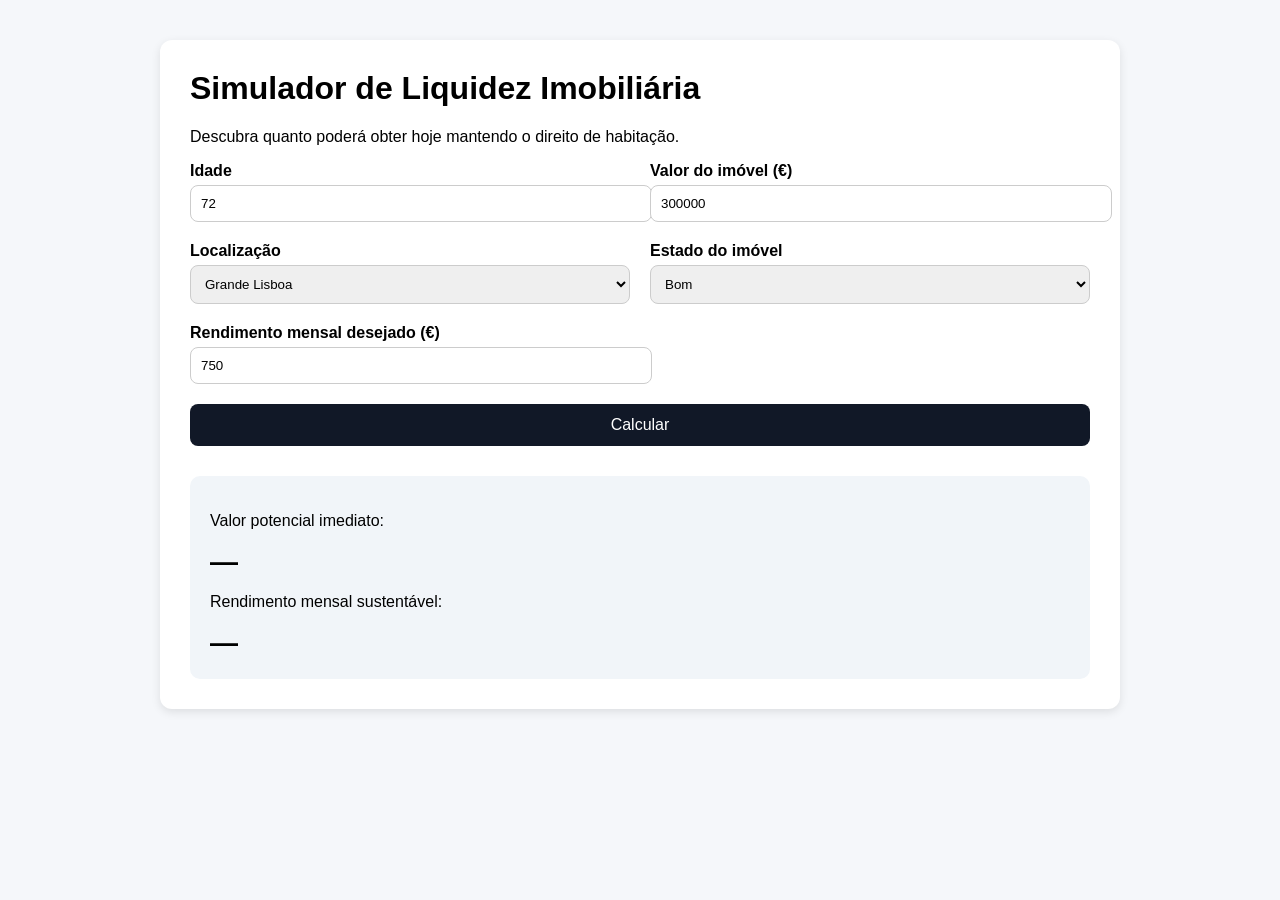
==== index.html @ 5b626d72 "Create index.html" ====
<!DOCTYPE html>
<html lang="pt">
<head>
<meta charset="UTF-8">
<title>Simulador de Liquidez Imobiliária</title>

<style>

body{
font-family:Arial;
background:#f5f7fa;
margin:0;
padding:40px;
}

.container{
max-width:900px;
margin:auto;
background:white;
padding:30px;
border-radius:12px;
box-shadow:0 3px 10px rgba(0,0,0,0.1);
}

h1{
margin-top:0;
}

.grid{
display:grid;
grid-template-columns:1fr 1fr;
gap:20px;
}

label{
font-weight:bold;
display:block;
margin-bottom:5px;
}

input,select{
width:100%;
padding:10px;
border-radius:8px;
border:1px solid #ccc;
}

.result{
margin-top:30px;
padding:20px;
background:#f1f5f9;
border-radius:10px;
}

.big{
font-size:28px;
font-weight:bold;
}

button{
margin-top:20px;
padding:12px;
width:100%;
background:#111827;
color:white;
border:none;
border-radius:8px;
font-size:16px;
cursor:pointer;
}

</style>
</head>

<body>

<div class="container">

<h1>Simulador de Liquidez Imobiliária</h1>

<p>Descubra quanto poderá obter hoje mantendo o direito de habitação.</p>

<div class="grid">

<div>
<label>Idade</label>
<input id="age" type="number" value="72">
</div>

<div>
<label>Valor do imóvel (€)</label>
<input id="value" type="number" value="300000">
</div>

<div>
<label>Localização</label>
<select id="location">
<option value="1.06">Grande Lisboa</option>
<option value="1.04">Grande Porto</option>
<option value="1.05">Algarve</option>
<option value="1">Outras zonas</option>
</select>
</div>

<div>
<label>Estado do imóvel</label>
<select id="condition">
<option value="1">Bom</option>
<option value="0.95">Médio</option>
<option value="0.88">A remodelar</option>
</select>
</div>

<div>
<label>Rendimento mensal desejado (€)</label>
<input id="income" type="number" value="750">
</div>

</div>

<button onclick="calculate()">Calcular</button>

<div class="result">

<p>Valor potencial imediato:</p>

<div id="upfront" class="big">—</div>

<p style="margin-top:15px">Rendimento mensal sustentável:</p>

<div id="monthly" class="big">—</div>

</div>

</div>

<script>

function getUsufructRate(age){

if(age < 60) return 0.45
if(age <=64) return 0.40
if(age <=69) return 0.35
if(age <=74) return 0.30
if(age <=79) return 0.25
if(age <=84) return 0.20
return 0.15

}

function format(v){
return v.toLocaleString("pt-PT",{style:"currency",currency:"EUR"})
}

function calculate(){

let age = Number(document.getElementById("age").value)

let value = Number(document.getElementById("value").value)

let location = Number(document.getElementById("location").value)

let condition = Number(document.getElementById("condition").value)

let usufruct = getUsufructRate(age)

let bare = 1 - usufruct

let adjusted = value * location * condition

let upfront = adjusted * bare

let monthly = (upfront * 0.05)/12

document.getElementById("upfront").innerHTML = format(upfront)

document.getElementById("monthly").innerHTML = format(monthly)

}

</script>

</body>
</html>
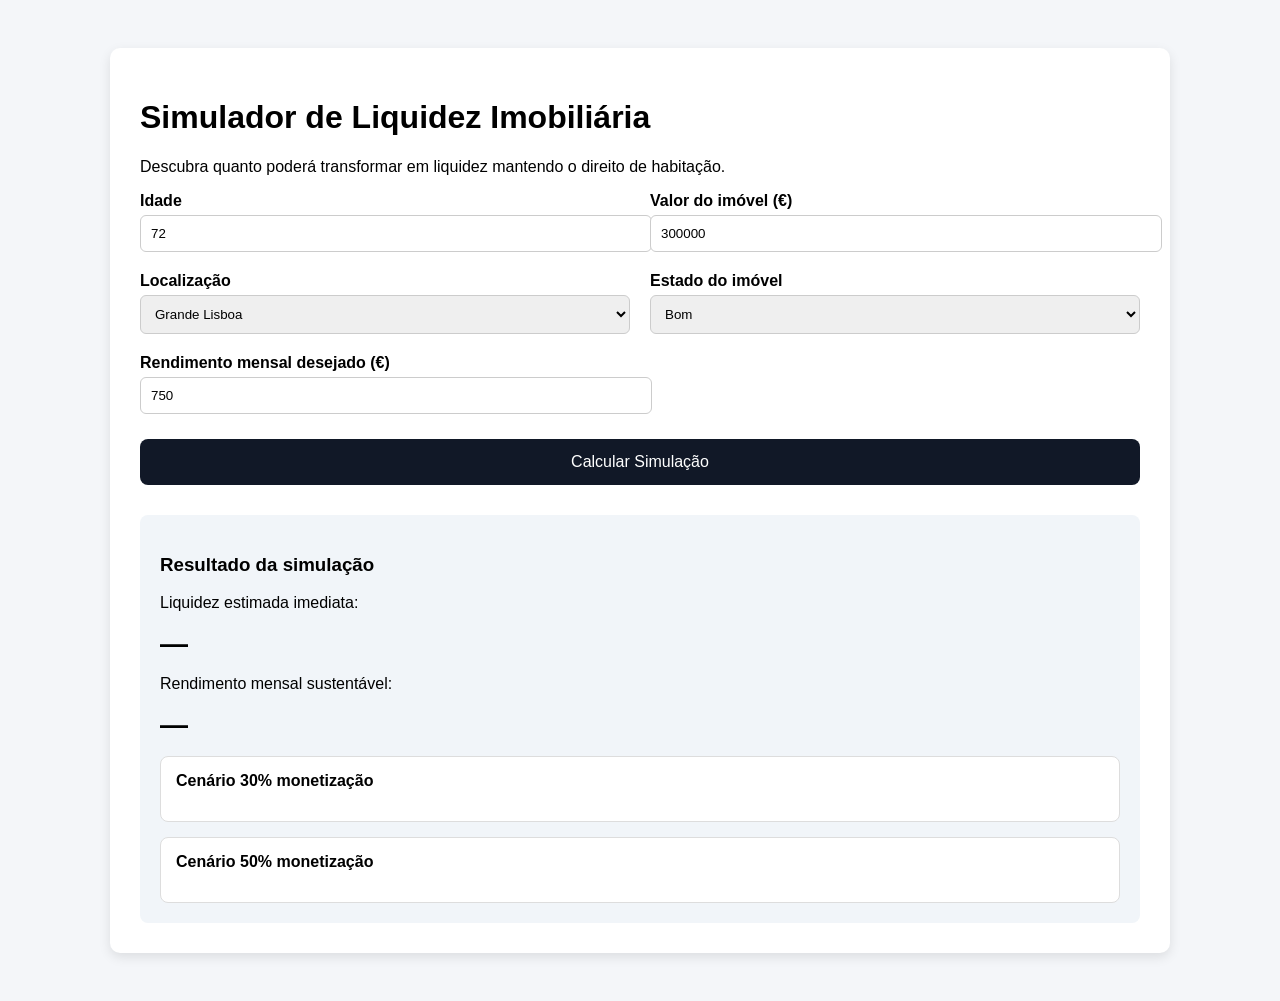
==== commit b658ca16: "Create index.html" ====
--- a/index.html
+++ b/index.html
@@ -1,6 +1,7 @@
 <!DOCTYPE html>
 <html lang="pt">
 <head>
+
 <meta charset="UTF-8">
 <title>Simulador de Liquidez Imobiliária</title>
 
@@ -8,22 +9,17 @@
 
 body{
 font-family:Arial;
-background:#f5f7fa;
-margin:0;
+background:#f4f6f9;
 padding:40px;
 }
 
 .container{
-max-width:900px;
+max-width:1000px;
 margin:auto;
 background:white;
 padding:30px;
-border-radius:12px;
-box-shadow:0 3px 10px rgba(0,0,0,0.1);
-}
-
-h1{
-margin-top:0;
+border-radius:10px;
+box-shadow:0 4px 12px rgba(0,0,0,0.1);
 }
 
 .grid{
@@ -34,32 +30,19 @@
 
 label{
 font-weight:bold;
-display:block;
-margin-bottom:5px;
 }
 
 input,select{
 width:100%;
 padding:10px;
-border-radius:8px;
+margin-top:5px;
+border-radius:6px;
 border:1px solid #ccc;
 }
 
-.result{
-margin-top:30px;
-padding:20px;
-background:#f1f5f9;
-border-radius:10px;
-}
-
-.big{
-font-size:28px;
-font-weight:bold;
-}
-
 button{
-margin-top:20px;
-padding:12px;
+margin-top:25px;
+padding:14px;
 width:100%;
 background:#111827;
 color:white;
@@ -69,7 +52,28 @@
 cursor:pointer;
 }
 
+.results{
+margin-top:30px;
+background:#f1f5f9;
+padding:20px;
+border-radius:8px;
+}
+
+.big{
+font-size:28px;
+font-weight:bold;
+}
+
+.scenario{
+margin-top:15px;
+padding:15px;
+background:white;
+border-radius:8px;
+border:1px solid #ddd;
+}
+
 </style>
+
 </head>
 
 <body>
@@ -78,7 +82,7 @@
 
 <h1>Simulador de Liquidez Imobiliária</h1>
 
-<p>Descubra quanto poderá obter hoje mantendo o direito de habitação.</p>
+<p>Descubra quanto poderá transformar em liquidez mantendo o direito de habitação.</p>
 
 <div class="grid">
 
@@ -94,21 +98,25 @@
 
 <div>
 <label>Localização</label>
+
 <select id="location">
 <option value="1.06">Grande Lisboa</option>
 <option value="1.04">Grande Porto</option>
 <option value="1.05">Algarve</option>
 <option value="1">Outras zonas</option>
 </select>
+
 </div>
 
 <div>
 <label>Estado do imóvel</label>
+
 <select id="condition">
 <option value="1">Bom</option>
 <option value="0.95">Médio</option>
 <option value="0.88">A remodelar</option>
 </select>
+
 </div>
 
 <div>
@@ -118,17 +126,33 @@
 
 </div>
 
-<button onclick="calculate()">Calcular</button>
-
-<div class="result">
-
-<p>Valor potencial imediato:</p>
-
+<button onclick="calculate()">Calcular Simulação</button>
+
+<div class="results">
+
+<h3>Resultado da simulação</h3>
+
+<p>Liquidez estimada imediata:</p>
 <div id="upfront" class="big">—</div>
 
 <p style="margin-top:15px">Rendimento mensal sustentável:</p>
-
 <div id="monthly" class="big">—</div>
+
+<div class="scenario">
+
+<b>Cenário 30% monetização</b>
+
+<p id="scenario30"></p>
+
+</div>
+
+<div class="scenario">
+
+<b>Cenário 50% monetização</b>
+
+<p id="scenario50"></p>
+
+</div>
 
 </div>
 
@@ -144,12 +168,18 @@
 if(age <=74) return 0.30
 if(age <=79) return 0.25
 if(age <=84) return 0.20
+
 return 0.15
 
 }
 
-function format(v){
-return v.toLocaleString("pt-PT",{style:"currency",currency:"EUR"})
+function currency(v){
+
+return v.toLocaleString(
+"pt-PT",
+{style:"currency",currency:"EUR"}
+)
+
 }
 
 function calculate(){
@@ -162,19 +192,33 @@
 
 let condition = Number(document.getElementById("condition").value)
 
+let income = Number(document.getElementById("income").value)
+
 let usufruct = getUsufructRate(age)
 
 let bare = 1 - usufruct
 
-let adjusted = value * location * condition
-
-let upfront = adjusted * bare
-
-let monthly = (upfront * 0.05)/12
-
-document.getElementById("upfront").innerHTML = format(upfront)
-
-document.getElementById("monthly").innerHTML = format(monthly)
+let adjustedValue = value * location * condition
+
+let upfront = adjustedValue * bare
+
+let sustainableMonthly = (upfront * 0.05) / 12
+
+let capitalNeeded = (income * 12) / 0.05
+
+let scenario30 = upfront * 0.3
+
+let scenario50 = upfront * 0.5
+
+document.getElementById("upfront").innerHTML = currency(upfront)
+
+document.getElementById("monthly").innerHTML = currency(sustainableMonthly)
+
+document.getElementById("scenario30").innerHTML =
+"Liquidez estimada: " + currency(scenario30)
+
+document.getElementById("scenario50").innerHTML =
+"Liquidez estimada: " + currency(scenario50)
 
 }
 
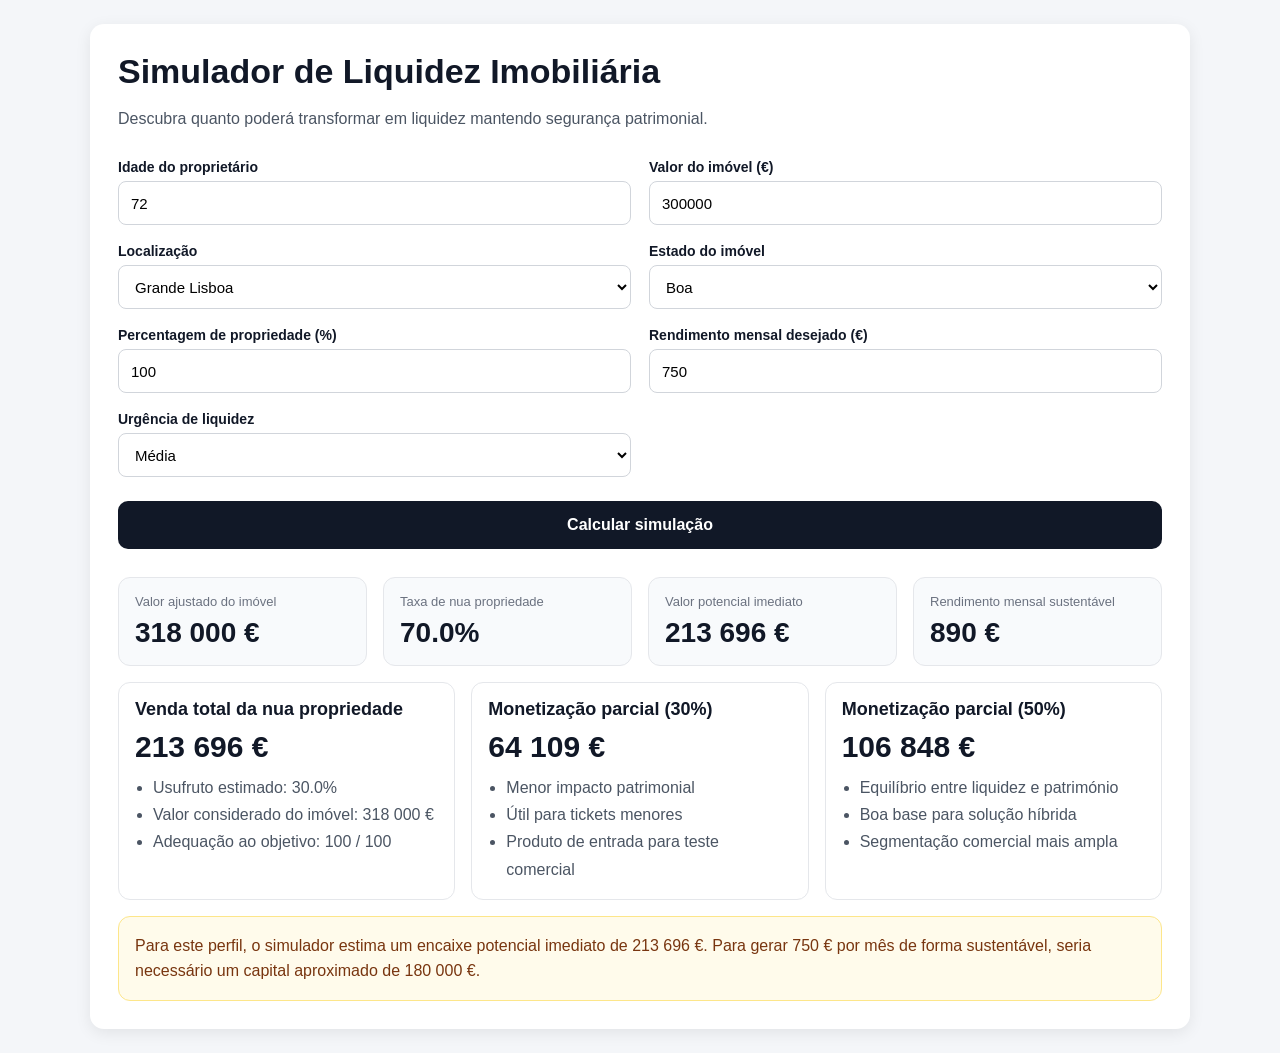
==== commit 1706cb25: "Create index.html" ====
--- a/index.html
+++ b/index.html
@@ -1,228 +1,410 @@
 <!DOCTYPE html>
 <html lang="pt">
 <head>
-
-<meta charset="UTF-8">
-<title>Simulador de Liquidez Imobiliária</title>
-
-<style>
-
-body{
-font-family:Arial;
-background:#f4f6f9;
-padding:40px;
-}
-
-.container{
-max-width:1000px;
-margin:auto;
-background:white;
-padding:30px;
-border-radius:10px;
-box-shadow:0 4px 12px rgba(0,0,0,0.1);
-}
-
-.grid{
-display:grid;
-grid-template-columns:1fr 1fr;
-gap:20px;
-}
-
-label{
-font-weight:bold;
-}
-
-input,select{
-width:100%;
-padding:10px;
-margin-top:5px;
-border-radius:6px;
-border:1px solid #ccc;
-}
-
-button{
-margin-top:25px;
-padding:14px;
-width:100%;
-background:#111827;
-color:white;
-border:none;
-border-radius:8px;
-font-size:16px;
-cursor:pointer;
-}
-
-.results{
-margin-top:30px;
-background:#f1f5f9;
-padding:20px;
-border-radius:8px;
-}
-
-.big{
-font-size:28px;
-font-weight:bold;
-}
-
-.scenario{
-margin-top:15px;
-padding:15px;
-background:white;
-border-radius:8px;
-border:1px solid #ddd;
-}
-
-</style>
-
+  <meta charset="UTF-8" />
+  <meta name="viewport" content="width=device-width, initial-scale=1.0" />
+  <title>Simulador de Liquidez Imobiliária</title>
+  <style>
+    * {
+      box-sizing: border-box;
+    }
+
+    body {
+      margin: 0;
+      font-family: Arial, sans-serif;
+      background: #f4f6f9;
+      color: #111827;
+      padding: 24px;
+    }
+
+    .container {
+      max-width: 1100px;
+      margin: 0 auto;
+      background: #ffffff;
+      border-radius: 14px;
+      box-shadow: 0 4px 16px rgba(0, 0, 0, 0.08);
+      padding: 28px;
+    }
+
+    h1 {
+      margin-top: 0;
+      margin-bottom: 8px;
+      font-size: 34px;
+    }
+
+    .subtitle {
+      color: #4b5563;
+      margin-bottom: 28px;
+      line-height: 1.5;
+    }
+
+    .grid {
+      display: grid;
+      grid-template-columns: 1fr 1fr;
+      gap: 18px;
+    }
+
+    .field {
+      display: flex;
+      flex-direction: column;
+      gap: 6px;
+    }
+
+    label {
+      font-weight: 700;
+      font-size: 14px;
+    }
+
+    input,
+    select {
+      width: 100%;
+      height: 44px;
+      padding: 0 12px;
+      border: 1px solid #d1d5db;
+      border-radius: 8px;
+      font-size: 15px;
+      background: white;
+    }
+
+    button {
+      margin-top: 24px;
+      width: 100%;
+      height: 48px;
+      border: none;
+      border-radius: 10px;
+      background: #111827;
+      color: white;
+      font-size: 16px;
+      font-weight: 700;
+      cursor: pointer;
+    }
+
+    button:hover {
+      background: #1f2937;
+    }
+
+    .results {
+      margin-top: 28px;
+      display: grid;
+      gap: 16px;
+    }
+
+    .metrics {
+      display: grid;
+      grid-template-columns: repeat(4, 1fr);
+      gap: 16px;
+    }
+
+    .metric {
+      background: #f8fafc;
+      border: 1px solid #e5e7eb;
+      border-radius: 12px;
+      padding: 16px;
+    }
+
+    .metric-label {
+      font-size: 13px;
+      color: #6b7280;
+      margin-bottom: 8px;
+    }
+
+    .metric-value {
+      font-size: 28px;
+      font-weight: 700;
+    }
+
+    .scenarios {
+      display: grid;
+      grid-template-columns: repeat(3, 1fr);
+      gap: 16px;
+    }
+
+    .scenario {
+      background: white;
+      border: 1px solid #e5e7eb;
+      border-radius: 12px;
+      padding: 16px;
+    }
+
+    .scenario h3 {
+      margin-top: 0;
+      margin-bottom: 10px;
+      font-size: 18px;
+    }
+
+    .scenario .value {
+      font-size: 30px;
+      font-weight: 700;
+      margin-bottom: 10px;
+    }
+
+    .scenario ul {
+      margin: 0;
+      padding-left: 18px;
+      color: #4b5563;
+      line-height: 1.7;
+    }
+
+    .note {
+      background: #fffbeb;
+      border: 1px solid #fde68a;
+      color: #78350f;
+      border-radius: 12px;
+      padding: 16px;
+      line-height: 1.6;
+    }
+
+    @media (max-width: 900px) {
+      .grid,
+      .metrics,
+      .scenarios {
+        grid-template-columns: 1fr;
+      }
+
+      h1 {
+        font-size: 28px;
+      }
+    }
+  </style>
 </head>
-
 <body>
-
-<div class="container">
-
-<h1>Simulador de Liquidez Imobiliária</h1>
-
-<p>Descubra quanto poderá transformar em liquidez mantendo o direito de habitação.</p>
-
-<div class="grid">
-
-<div>
-<label>Idade</label>
-<input id="age" type="number" value="72">
-</div>
-
-<div>
-<label>Valor do imóvel (€)</label>
-<input id="value" type="number" value="300000">
-</div>
-
-<div>
-<label>Localização</label>
-
-<select id="location">
-<option value="1.06">Grande Lisboa</option>
-<option value="1.04">Grande Porto</option>
-<option value="1.05">Algarve</option>
-<option value="1">Outras zonas</option>
-</select>
-
-</div>
-
-<div>
-<label>Estado do imóvel</label>
-
-<select id="condition">
-<option value="1">Bom</option>
-<option value="0.95">Médio</option>
-<option value="0.88">A remodelar</option>
-</select>
-
-</div>
-
-<div>
-<label>Rendimento mensal desejado (€)</label>
-<input id="income" type="number" value="750">
-</div>
-
-</div>
-
-<button onclick="calculate()">Calcular Simulação</button>
-
-<div class="results">
-
-<h3>Resultado da simulação</h3>
-
-<p>Liquidez estimada imediata:</p>
-<div id="upfront" class="big">—</div>
-
-<p style="margin-top:15px">Rendimento mensal sustentável:</p>
-<div id="monthly" class="big">—</div>
-
-<div class="scenario">
-
-<b>Cenário 30% monetização</b>
-
-<p id="scenario30"></p>
-
-</div>
-
-<div class="scenario">
-
-<b>Cenário 50% monetização</b>
-
-<p id="scenario50"></p>
-
-</div>
-
-</div>
-
-</div>
-
-<script>
-
-function getUsufructRate(age){
-
-if(age < 60) return 0.45
-if(age <=64) return 0.40
-if(age <=69) return 0.35
-if(age <=74) return 0.30
-if(age <=79) return 0.25
-if(age <=84) return 0.20
-
-return 0.15
-
-}
-
-function currency(v){
-
-return v.toLocaleString(
-"pt-PT",
-{style:"currency",currency:"EUR"}
-)
-
-}
-
-function calculate(){
-
-let age = Number(document.getElementById("age").value)
-
-let value = Number(document.getElementById("value").value)
-
-let location = Number(document.getElementById("location").value)
-
-let condition = Number(document.getElementById("condition").value)
-
-let income = Number(document.getElementById("income").value)
-
-let usufruct = getUsufructRate(age)
-
-let bare = 1 - usufruct
-
-let adjustedValue = value * location * condition
-
-let upfront = adjustedValue * bare
-
-let sustainableMonthly = (upfront * 0.05) / 12
-
-let capitalNeeded = (income * 12) / 0.05
-
-let scenario30 = upfront * 0.3
-
-let scenario50 = upfront * 0.5
-
-document.getElementById("upfront").innerHTML = currency(upfront)
-
-document.getElementById("monthly").innerHTML = currency(sustainableMonthly)
-
-document.getElementById("scenario30").innerHTML =
-"Liquidez estimada: " + currency(scenario30)
-
-document.getElementById("scenario50").innerHTML =
-"Liquidez estimada: " + currency(scenario50)
-
-}
-
-</script>
-
+  <div class="container">
+    <h1>Simulador de Liquidez Imobiliária</h1>
+    <p class="subtitle">
+      Descubra quanto poderá transformar em liquidez mantendo segurança patrimonial.
+    </p>
+
+    <div class="grid">
+      <div class="field">
+        <label for="age">Idade do proprietário</label>
+        <input id="age" type="number" value="72" min="55" max="100" />
+      </div>
+
+      <div class="field">
+        <label for="propertyValue">Valor do imóvel (€)</label>
+        <input id="propertyValue" type="number" value="300000" min="50000" step="5000" />
+      </div>
+
+      <div class="field">
+        <label for="location">Localização</label>
+        <select id="location">
+          <option value="lisboa">Grande Lisboa</option>
+          <option value="porto">Grande Porto</option>
+          <option value="algarve">Algarve</option>
+          <option value="setubal">Setúbal</option>
+          <option value="centro">Centro</option>
+          <option value="norte">Norte</option>
+          <option value="alentejo">Alentejo</option>
+          <option value="ilhas">Açores / Madeira</option>
+        </select>
+      </div>
+
+      <div class="field">
+        <label for="condition">Estado do imóvel</label>
+        <select id="condition">
+          <option value="excelente">Excelente</option>
+          <option value="boa" selected>Boa</option>
+          <option value="media">Média</option>
+          <option value="remodelar">A remodelar</option>
+        </select>
+      </div>
+
+      <div class="field">
+        <label for="ownershipShare">Percentagem de propriedade (%)</label>
+        <input id="ownershipShare" type="number" value="100" min="10" max="100" step="5" />
+      </div>
+
+      <div class="field">
+        <label for="desiredMonthlyIncome">Rendimento mensal desejado (€)</label>
+        <input id="desiredMonthlyIncome" type="number" value="750" min="0" step="50" />
+      </div>
+
+      <div class="field">
+        <label for="urgency">Urgência de liquidez</label>
+        <select id="urgency">
+          <option value="baixa">Baixa</option>
+          <option value="media" selected>Média</option>
+          <option value="alta">Alta</option>
+        </select>
+      </div>
+    </div>
+
+    <button onclick="calculateSimulation()">Calcular simulação</button>
+
+    <div class="results">
+      <div class="metrics">
+        <div class="metric">
+          <div class="metric-label">Valor ajustado do imóvel</div>
+          <div class="metric-value" id="adjustedPropertyValue">—</div>
+        </div>
+
+        <div class="metric">
+          <div class="metric-label">Taxa de nua propriedade</div>
+          <div class="metric-value" id="bareOwnershipRate">—</div>
+        </div>
+
+        <div class="metric">
+          <div class="metric-label">Valor potencial imediato</div>
+          <div class="metric-value" id="estimatedUpfront">—</div>
+        </div>
+
+        <div class="metric">
+          <div class="metric-label">Rendimento mensal sustentável</div>
+          <div class="metric-value" id="sustainableMonthlyIncome">—</div>
+        </div>
+      </div>
+
+      <div class="scenarios">
+        <div class="scenario">
+          <h3>Venda total da nua propriedade</h3>
+          <div class="value" id="scenarioAValue">—</div>
+          <ul>
+            <li id="scenarioA1">—</li>
+            <li id="scenarioA2">—</li>
+            <li id="scenarioA3">—</li>
+          </ul>
+        </div>
+
+        <div class="scenario">
+          <h3>Monetização parcial (30%)</h3>
+          <div class="value" id="scenario30">—</div>
+          <ul>
+            <li>Menor impacto patrimonial</li>
+            <li>Útil para tickets menores</li>
+            <li>Produto de entrada para teste comercial</li>
+          </ul>
+        </div>
+
+        <div class="scenario">
+          <h3>Monetização parcial (50%)</h3>
+          <div class="value" id="scenario50">—</div>
+          <ul>
+            <li>Equilíbrio entre liquidez e património</li>
+            <li>Boa base para solução híbrida</li>
+            <li>Segmentação comercial mais ampla</li>
+          </ul>
+        </div>
+      </div>
+
+      <div class="note" id="commercialNote">
+        Para este perfil, o simulador estima um encaixe potencial imediato de —.
+      </div>
+    </div>
+  </div>
+
+  <script>
+    function currency(value) {
+      return new Intl.NumberFormat("pt-PT", {
+        style: "currency",
+        currency: "EUR",
+        maximumFractionDigits: 0
+      }).format(Number.isFinite(value) ? value : 0);
+    }
+
+    function percent(value) {
+      return (value * 100).toFixed(1) + "%";
+    }
+
+    function clamp(value, min, max) {
+      return Math.min(Math.max(value, min), max);
+    }
+
+    function getUsufructRate(age) {
+      if (age < 60) return 0.45;
+      if (age <= 64) return 0.40;
+      if (age <= 69) return 0.35;
+      if (age <= 74) return 0.30;
+      if (age <= 79) return 0.25;
+      if (age <= 84) return 0.20;
+      return 0.15;
+    }
+
+    function getLocationAdjustment(zone) {
+      const map = {
+        lisboa: 1.06,
+        porto: 1.04,
+        algarve: 1.05,
+        setubal: 1.00,
+        centro: 0.97,
+        norte: 0.96,
+        alentejo: 0.94,
+        ilhas: 0.95
+      };
+      return map[zone] || 1;
+    }
+
+    function getConditionAdjustment(condition) {
+      const map = {
+        excelente: 1.02,
+        boa: 1.00,
+        media: 0.95,
+        remodelar: 0.88
+      };
+      return map[condition] || 1;
+    }
+
+    function calculateSimulation() {
+      const age = Number(document.getElementById("age").value) || 0;
+      const propertyValue = Number(document.getElementById("propertyValue").value) || 0;
+      const location = document.getElementById("location").value;
+      const condition = document.getElementById("condition").value;
+      const ownershipShare = (Number(document.getElementById("ownershipShare").value) || 0) / 100;
+      const desiredMonthlyIncome = Number(document.getElementById("desiredMonthlyIncome").value) || 0;
+      const urgency = document.getElementById("urgency").value;
+
+      const usufructRate = getUsufructRate(age);
+      const bareOwnershipRate = 1 - usufructRate;
+      const locationAdj = getLocationAdjustment(location);
+      const conditionAdj = getConditionAdjustment(condition);
+
+      const adjustedPropertyValue = propertyValue * locationAdj * conditionAdj;
+      const ownedValue = adjustedPropertyValue * ownershipShare;
+      const bareOwnershipValue = ownedValue * bareOwnershipRate;
+
+      const quickSaleDiscount =
+        urgency === "alta" ? 0.92 :
+        urgency === "media" ? 0.96 :
+        1;
+
+      const estimatedUpfront = bareOwnershipValue * quickSaleDiscount;
+      const partial30 = estimatedUpfront * 0.3;
+      const partial50 = estimatedUpfront * 0.5;
+
+      const notionalAnnualYield = 0.05;
+      const sustainableMonthlyIncome = (estimatedUpfront * notionalAnnualYield) / 12;
+      const equivalentCapitalNeeded =
+        desiredMonthlyIncome > 0 ? (desiredMonthlyIncome * 12) / notionalAnnualYield : 0;
+
+      const fitScore = clamp(
+        (estimatedUpfront / Math.max(equivalentCapitalNeeded, 1)) * 100,
+        0,
+        100
+      );
+
+      document.getElementById("adjustedPropertyValue").textContent = currency(adjustedPropertyValue);
+      document.getElementById("bareOwnershipRate").textContent = percent(bareOwnershipRate);
+      document.getElementById("estimatedUpfront").textContent = currency(estimatedUpfront);
+      document.getElementById("sustainableMonthlyIncome").textContent = currency(sustainableMonthlyIncome);
+
+      document.getElementById("scenarioAValue").textContent = currency(estimatedUpfront);
+      document.getElementById("scenarioA1").textContent = "Usufruto estimado: " + percent(usufructRate);
+      document.getElementById("scenarioA2").textContent = "Valor considerado do imóvel: " + currency(ownedValue);
+      document.getElementById("scenarioA3").textContent = "Adequação ao objetivo: " + fitScore.toFixed(0) + " / 100";
+
+      document.getElementById("scenario30").textContent = currency(partial30);
+      document.getElementById("scenario50").textContent = currency(partial50);
+
+      document.getElementById("commercialNote").textContent =
+        "Para este perfil, o simulador estima um encaixe potencial imediato de " +
+        currency(estimatedUpfront) +
+        ". Para gerar " +
+        currency(desiredMonthlyIncome) +
+        " por mês de forma sustentável, seria necessário um capital aproximado de " +
+        currency(equivalentCapitalNeeded) +
+        ".";
+    }
+
+    calculateSimulation();
+  </script>
 </body>
 </html>
